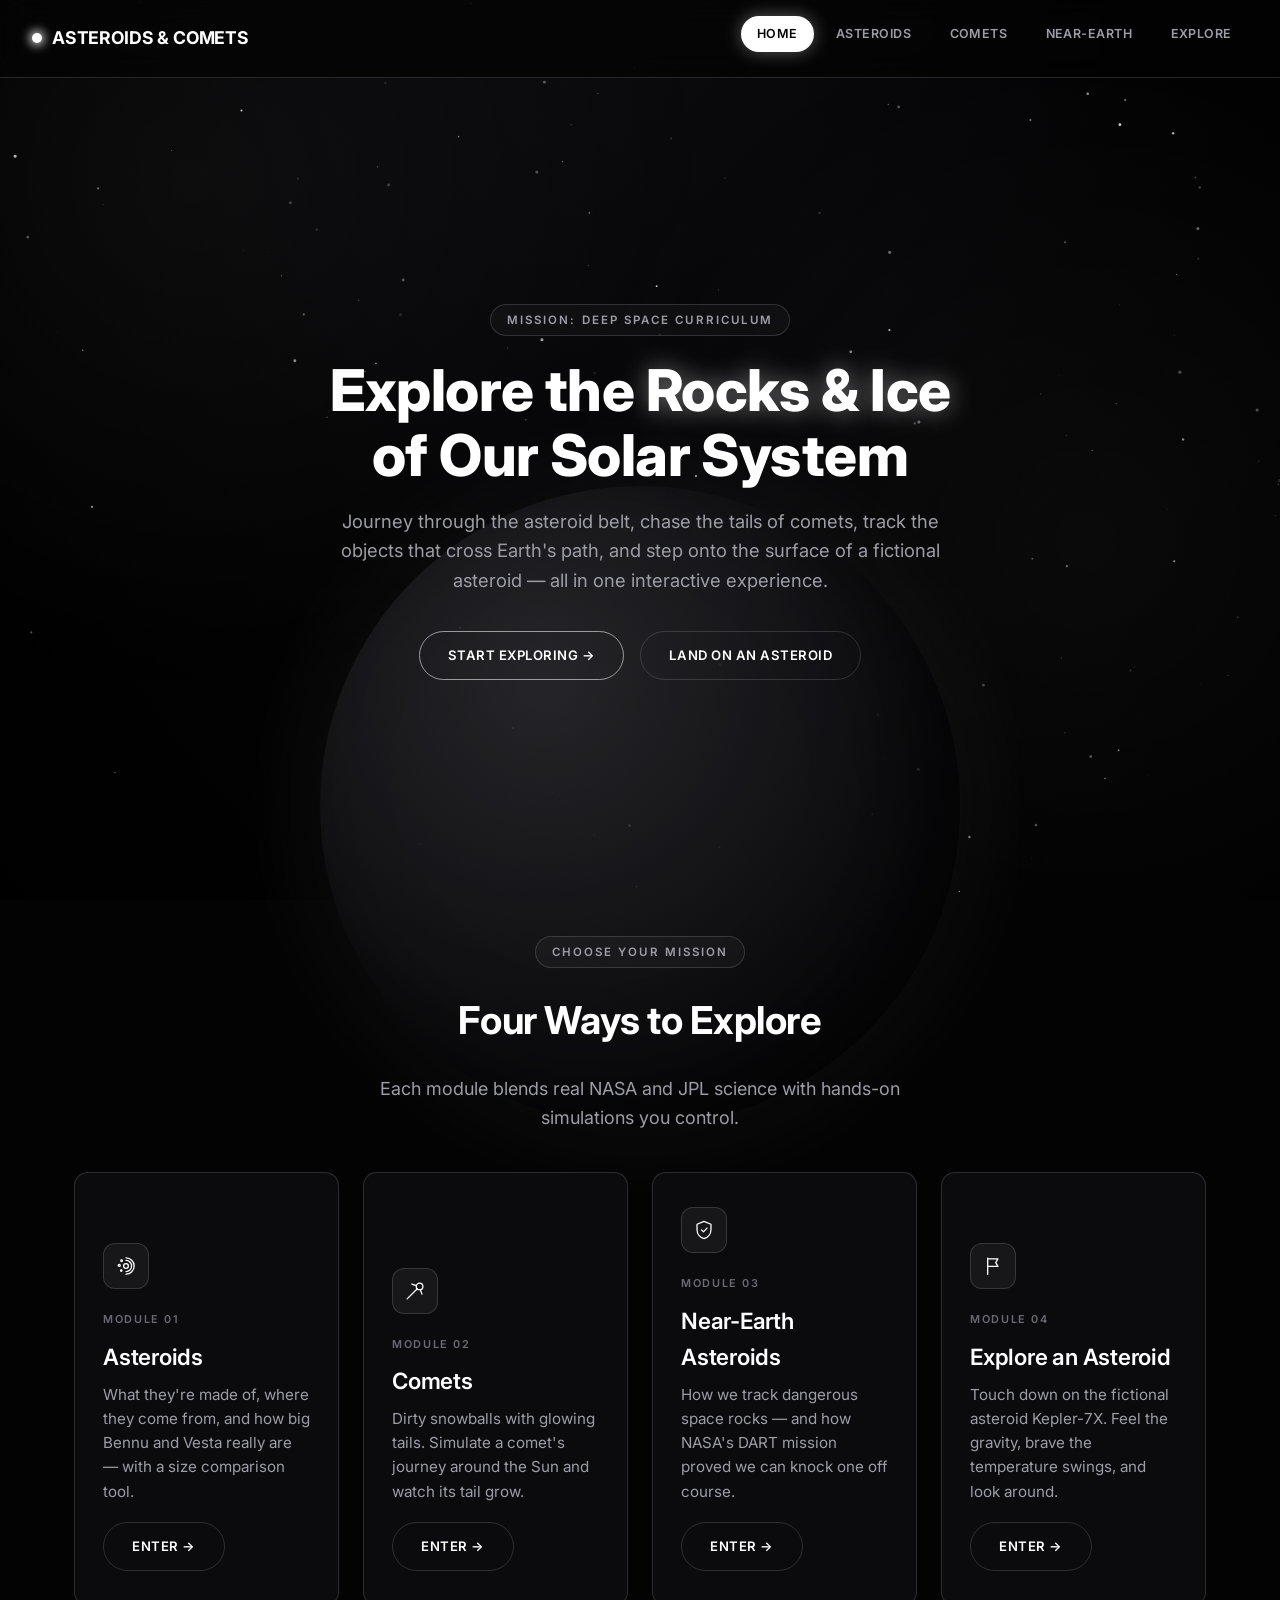
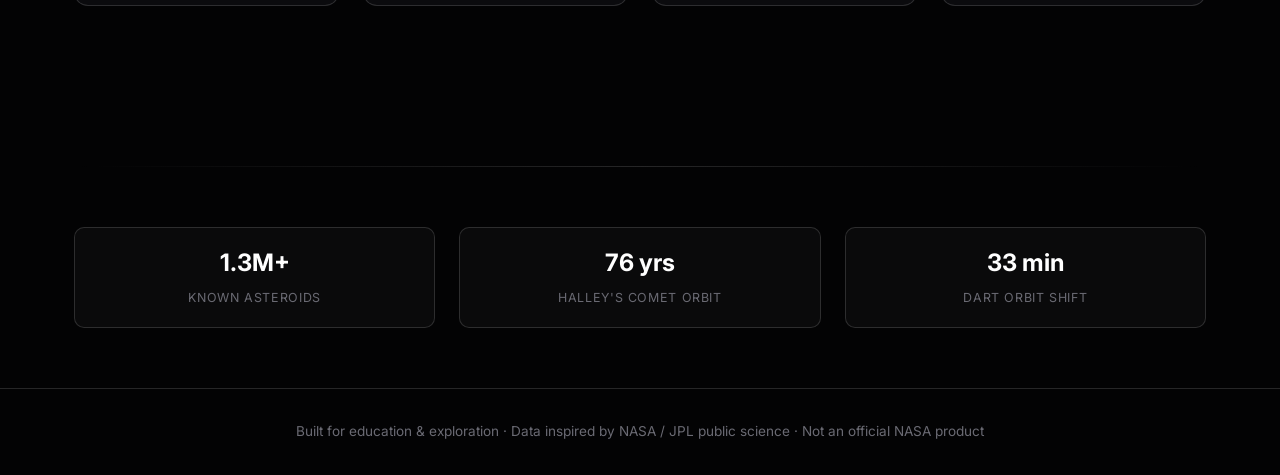
==== index.html @ 19e5eb54 "Build interactive Asteroids & Comets educational site A five-page static site (plain HTML/CSS/JS, no" ====
<!DOCTYPE html>
<html lang="en">
<head>
<meta charset="UTF-8">
<meta name="viewport" content="width=device-width, initial-scale=1.0">
<title>Asteroids &amp; Comets | A Space Exploration Journey</title>
<meta name="description" content="An immersive, interactive journey through asteroids, comets, near-Earth objects, and planetary defense.">
<link rel="preconnect" href="https://fonts.googleapis.com">
<link href="https://fonts.googleapis.com/css2?family=Inter:wght@400;500;600;700;800;900&display=swap" rel="stylesheet">
<link rel="stylesheet" href="css/style.css">
</head>
<body>

<canvas id="starfield"></canvas>
<div class="nebula-glow"></div>

<nav class="site-nav">
  <a href="index.html" class="nav-logo"><span class="dot"></span> ASTEROIDS &amp; COMETS</a>
  <button class="nav-toggle" aria-label="Toggle navigation"><span></span></button>
  <ul class="nav-links">
    <li><a href="index.html">Home</a></li>
    <li><a href="asteroids.html">Asteroids</a></li>
    <li><a href="comets.html">Comets</a></li>
    <li><a href="near-earth.html">Near-Earth</a></li>
    <li><a href="explore.html">Explore</a></li>
  </ul>
</nav>

<header class="hero">
  <div class="hero-planet" aria-hidden="true"></div>
  <span class="eyebrow">Mission: Deep Space Curriculum</span>
  <h1>Explore the <span class="glow-text">Rocks &amp; Ice</span><br>of Our Solar System</h1>
  <p class="lead">Journey through the asteroid belt, chase the tails of comets, track the objects that cross Earth's path, and step onto the surface of a fictional asteroid — all in one interactive experience.</p>
  <div class="hero-actions">
    <a href="asteroids.html" class="btn btn-primary">Start Exploring →</a>
    <a href="explore.html" class="btn btn-outline">Land on an Asteroid</a>
  </div>
</header>

<section class="container explore-cards">
  <div class="grid-2" style="margin-bottom: 40px; grid-template-columns: 1fr;">
    <div class="text-center fade-up">
      <span class="eyebrow">Choose Your Mission</span>
      <h2>Four Ways to Explore</h2>
      <p style="max-width:600px;margin:0 auto;">Each module blends real NASA and JPL science with hands-on simulations you control.</p>
    </div>
  </div>

  <div class="grid-4">
    <a href="asteroids.html" class="explore-card fade-up">
      <div class="card-icon" data-icon="asteroidBelt"></div>
      <span class="tag">Module 01</span>
      <h3>Asteroids</h3>
      <p>What they're made of, where they come from, and how big Bennu and Vesta really are — with a size comparison tool.</p>
      <span class="btn btn-outline" style="align-self:flex-start;">Enter →</span>
    </a>

    <a href="comets.html" class="explore-card fade-up">
      <div class="card-icon" data-icon="comet"></div>
      <span class="tag">Module 02</span>
      <h3>Comets</h3>
      <p>Dirty snowballs with glowing tails. Simulate a comet's journey around the Sun and watch its tail grow.</p>
      <span class="btn btn-outline" style="align-self:flex-start;">Enter →</span>
    </a>

    <a href="near-earth.html" class="explore-card fade-up">
      <div class="card-icon" data-icon="shield"></div>
      <span class="tag">Module 03</span>
      <h3>Near-Earth Asteroids</h3>
      <p>How we track dangerous space rocks — and how NASA's DART mission proved we can knock one off course.</p>
      <span class="btn btn-outline" style="align-self:flex-start;">Enter →</span>
    </a>

    <a href="explore.html" class="explore-card fade-up">
      <div class="card-icon" data-icon="flag"></div>
      <span class="tag">Module 04</span>
      <h3>Explore an Asteroid</h3>
      <p>Touch down on the fictional asteroid Kepler-7X. Feel the gravity, brave the temperature swings, and look around.</p>
      <span class="btn btn-outline" style="align-self:flex-start;">Enter →</span>
    </a>
  </div>
</section>

<div class="container">
  <div class="divider"></div>
  <div class="grid-3 text-center" style="margin-bottom:60px;">
    <div class="fade-up">
      <div class="stat"><span class="num">1.3M+</span><span class="label">Known Asteroids</span></div>
    </div>
    <div class="fade-up">
      <div class="stat"><span class="num">76 yrs</span><span class="label">Halley's Comet Orbit</span></div>
    </div>
    <div class="fade-up">
      <div class="stat"><span class="num">33 min</span><span class="label">DART Orbit Shift</span></div>
    </div>
  </div>
</div>

<footer class="site-footer">
  <div class="container">
    Built for education &amp; exploration · Data inspired by NASA / JPL public science · Not an official NASA product
  </div>
</footer>

<script src="js/icons.js"></script>
<script src="js/stars.js"></script>
<script src="js/main.js"></script>
</body>
</html>
---- css/style.css ----
/* =========================================================
   Asteroids & Comets — Space Exploration Site
   Shared stylesheet — monochrome / Inter
   ========================================================= */

:root {
  --black: #000000;
  --bg-void: #030304;
  --bg-panel: #0b0b0e;
  --bg-panel-light: #16161a;

  --white: #ffffff;
  --gray-100: #e7e7ea;
  --gray-200: #c7c7cf;
  --gray-300: #9d9da6;
  --gray-500: #6a6a73;
  --gray-700: #38383f;

  --border: rgba(255, 255, 255, 0.14);
  --border-strong: rgba(255, 255, 255, 0.4);
  --glow: rgba(255, 255, 255, 0.35);
  --glow-soft: rgba(255, 255, 255, 0.14);

  --text-primary: var(--white);
  --text-secondary: var(--gray-300);
  --text-dim: var(--gray-500);

  --font-display: 'Inter', sans-serif;
  --font-body: 'Inter', sans-serif;

  --radius: 14px;
  --max-width: 1180px;
}

* { box-sizing: border-box; }

html {
  scroll-behavior: smooth;
}

body {
  margin: 0;
  background: var(--bg-void);
  color: var(--text-primary);
  font-family: var(--font-body);
  font-size: 18px;
  line-height: 1.6;
  overflow-x: hidden;
  min-height: 100vh;
}

h1, h2, h3, h4 {
  font-family: var(--font-display);
  font-weight: 700;
  letter-spacing: -0.01em;
  margin: 0 0 0.6em;
  color: var(--text-primary);
}

h1 { font-size: clamp(2.2rem, 5vw, 3.6rem); line-height: 1.12; font-weight: 800; }
h2 { font-size: clamp(1.7rem, 3.4vw, 2.4rem); font-weight: 700; }
h3 { font-size: clamp(1.15rem, 2.2vw, 1.4rem); font-weight: 600; }

p { color: var(--text-secondary); margin: 0 0 1em; }

a { color: var(--text-primary); text-decoration: none; }

ul { padding-left: 1.2em; color: var(--text-secondary); }
li { margin-bottom: 0.5em; }

strong { color: var(--text-primary); font-weight: 700; }

.container {
  max-width: var(--max-width);
  margin: 0 auto;
  padding: 0 24px;
  position: relative;
  z-index: 2;
}

/* -------------------- Starfield canvas -------------------- */
#starfield {
  position: fixed;
  inset: 0;
  width: 100%;
  height: 100%;
  z-index: 0;
  background: radial-gradient(ellipse at 50% -10%, #0c0c0f 0%, #030304 55%, #000000 100%);
}

.nebula-glow {
  position: fixed;
  inset: 0;
  z-index: 0;
  pointer-events: none;
  background:
    radial-gradient(circle at 15% 20%, rgba(255, 255, 255, 0.045), transparent 40%),
    radial-gradient(circle at 85% 60%, rgba(255, 255, 255, 0.035), transparent 45%);
}

/* -------------------- Navigation -------------------- */
.site-nav {
  position: sticky;
  top: 0;
  z-index: 100;
  display: flex;
  align-items: center;
  justify-content: space-between;
  padding: 16px 32px;
  background: rgba(3, 3, 4, 0.7);
  backdrop-filter: blur(14px);
  -webkit-backdrop-filter: blur(14px);
  border-bottom: 1px solid var(--border);
}

.nav-logo {
  font-family: var(--font-display);
  font-size: 1.1rem;
  font-weight: 700;
  color: var(--text-primary);
  display: flex;
  align-items: center;
  gap: 10px;
  letter-spacing: -0.01em;
}

.nav-logo .dot {
  width: 10px;
  height: 10px;
  border-radius: 50%;
  background: var(--white);
  box-shadow: 0 0 10px 3px rgba(255, 255, 255, 0.7);
  flex-shrink: 0;
}

.nav-links {
  display: flex;
  gap: 6px;
  list-style: none;
  margin: 0;
  padding: 0;
}

.nav-links a {
  display: inline-block;
  padding: 8px 16px;
  border-radius: 999px;
  color: var(--text-secondary);
  font-family: var(--font-display);
  font-size: 0.78rem;
  font-weight: 600;
  letter-spacing: 0.04em;
  text-transform: uppercase;
  transition: color 0.25s ease, background 0.25s ease, box-shadow 0.25s ease;
}

.nav-links a:hover {
  color: var(--text-primary);
  background: rgba(255, 255, 255, 0.06);
}

.nav-links a.active {
  color: var(--black);
  background: var(--white);
  box-shadow: 0 0 18px rgba(255, 255, 255, 0.35);
}

.nav-toggle {
  display: none;
  background: none;
  border: 1px solid var(--border);
  border-radius: 8px;
  width: 42px;
  height: 38px;
  cursor: pointer;
  position: relative;
}
.nav-toggle span, .nav-toggle::before, .nav-toggle::after {
  content: '';
  position: absolute;
  left: 9px;
  right: 9px;
  height: 2px;
  background: var(--text-primary);
  transition: transform 0.2s ease, opacity 0.2s ease;
}
.nav-toggle::before { top: 12px; }
.nav-toggle span { top: 18px; }
.nav-toggle::after { top: 24px; }

@media (max-width: 820px) {
  .nav-toggle { display: block; }
  .nav-links {
    position: absolute;
    top: 100%;
    left: 0;
    right: 0;
    flex-direction: column;
    background: rgba(3, 3, 4, 0.98);
    border-bottom: 1px solid var(--border);
    padding: 10px 20px 20px;
    display: none;
    gap: 4px;
  }
  .nav-links.open { display: flex; }
  .nav-links a { display: block; }
}

/* -------------------- Buttons -------------------- */
.btn {
  display: inline-flex;
  align-items: center;
  gap: 8px;
  padding: 13px 28px;
  border-radius: 999px;
  font-family: var(--font-display);
  font-size: 0.82rem;
  font-weight: 600;
  letter-spacing: 0.04em;
  text-transform: uppercase;
  cursor: pointer;
  background: transparent;
  border: 1px solid var(--border-strong);
  color: var(--text-primary);
  transition: transform 0.2s ease, box-shadow 0.2s ease, background 0.2s ease, border-color 0.2s ease;
}

.btn-primary {
  border-color: rgba(255, 255, 255, 0.55);
}
.btn-primary:hover {
  transform: translateY(-2px);
  background: rgba(255, 255, 255, 0.08);
  box-shadow: 0 6px 30px rgba(255, 255, 255, 0.25);
  border-color: var(--white);
}

.btn-outline {
  border-color: var(--border);
}
.btn-outline:hover {
  transform: translateY(-2px);
  background: rgba(255, 255, 255, 0.05);
  border-color: var(--border-strong);
  box-shadow: 0 6px 24px rgba(255, 255, 255, 0.12);
}

/* -------------------- Layout helpers -------------------- */
.page-hero {
  padding-top: 90px;
  padding-bottom: 60px;
  text-align: center;
}

.eyebrow {
  display: inline-block;
  font-family: var(--font-display);
  font-size: 0.72rem;
  font-weight: 600;
  letter-spacing: 0.18em;
  text-transform: uppercase;
  color: var(--text-secondary);
  padding: 6px 16px;
  border: 1px solid var(--border);
  border-radius: 999px;
  background: rgba(255, 255, 255, 0.03);
  margin-bottom: 22px;
}

.section {
  padding-top: 70px;
  padding-bottom: 70px;
  position: relative;
}

.section-alt {
  background: linear-gradient(180deg, transparent, rgba(255, 255, 255, 0.02), transparent);
}

.grid-2 {
  display: grid;
  grid-template-columns: 1.1fr 0.9fr;
  gap: 48px;
  align-items: center;
}

.grid-3 {
  display: grid;
  grid-template-columns: repeat(3, 1fr);
  gap: 24px;
}

.grid-4 {
  display: grid;
  grid-template-columns: repeat(4, 1fr);
  gap: 24px;
}

@media (max-width: 1100px) {
  .grid-4 { grid-template-columns: repeat(2, 1fr); }
}

@media (max-width: 900px) {
  .grid-2, .grid-3 { grid-template-columns: 1fr; }
}

@media (max-width: 600px) {
  .grid-4 { grid-template-columns: 1fr; }
}

.panel {
  background: linear-gradient(180deg, var(--bg-panel-light), var(--bg-panel));
  border: 1px solid var(--border);
  border-radius: var(--radius);
  padding: 32px;
  position: relative;
  overflow: hidden;
}

.panel::before {
  content: '';
  position: absolute;
  top: -40%;
  right: -20%;
  width: 60%;
  height: 140%;
  background: radial-gradient(circle, rgba(255, 255, 255, 0.05), transparent 65%);
  pointer-events: none;
}

.card {
  background: var(--bg-panel);
  border: 1px solid var(--border);
  border-radius: var(--radius);
  padding: 26px;
  transition: transform 0.25s ease, border-color 0.25s ease, box-shadow 0.25s ease;
}
.card:hover {
  transform: translateY(-4px);
  border-color: var(--border-strong);
  box-shadow: 0 16px 44px rgba(255, 255, 255, 0.08);
}

.card-icon {
  width: 46px;
  height: 46px;
  border-radius: 12px;
  display: flex;
  align-items: center;
  justify-content: center;
  margin-bottom: 16px;
  background: rgba(255, 255, 255, 0.05);
  border: 1px solid var(--border);
  color: var(--text-primary);
}
.card-icon svg { width: 22px; height: 22px; }

.stat-row {
  display: flex;
  flex-wrap: wrap;
  gap: 18px;
  margin: 28px 0;
}

.stat {
  flex: 1 1 140px;
  background: rgba(255, 255, 255, 0.03);
  border: 1px solid var(--border);
  border-radius: 10px;
  padding: 16px 18px;
}

.stat .num {
  font-family: var(--font-display);
  font-weight: 700;
  font-size: 1.5rem;
  color: var(--text-primary);
  display: block;
}
.stat .label {
  font-size: 0.78rem;
  color: var(--text-dim);
  text-transform: uppercase;
  letter-spacing: 0.05em;
}

.glow-text {
  color: var(--white);
  text-shadow: 0 0 26px rgba(255, 255, 255, 0.45);
}

.divider {
  height: 1px;
  background: linear-gradient(90deg, transparent, var(--border), transparent);
  margin: 60px 0;
}

/* -------------------- Home hero -------------------- */
.hero {
  min-height: 92vh;
  display: flex;
  flex-direction: column;
  align-items: center;
  justify-content: center;
  text-align: center;
  padding: 60px 24px;
  position: relative;
}

.hero-planet {
  position: absolute;
  bottom: -220px;
  left: 50%;
  transform: translateX(-50%);
  width: 640px;
  height: 640px;
  border-radius: 50%;
  background: radial-gradient(circle at 35% 30%, #2c2c31, #101013 60%, #030304 100%);
  box-shadow: 0 0 140px rgba(255, 255, 255, 0.08), inset -40px -30px 90px rgba(0, 0, 0, 0.6);
  opacity: 0.85;
  z-index: 1;
}

.hero h1 { position: relative; z-index: 2; margin-bottom: 20px; }
.hero p.lead {
  position: relative;
  z-index: 2;
  max-width: 640px;
  font-size: 1.15rem;
  margin: 0 auto 36px;
}
.hero-actions {
  position: relative;
  z-index: 2;
  display: flex;
  gap: 16px;
  flex-wrap: wrap;
  justify-content: center;
}

/* -------------------- Section nav cards (home) -------------------- */
.explore-cards {
  padding-top: 30px;
  padding-bottom: 100px;
}

.explore-card {
  position: relative;
  border-radius: var(--radius);
  padding: 34px 28px;
  overflow: hidden;
  border: 1px solid var(--border);
  background: var(--bg-panel);
  min-height: 260px;
  display: flex;
  flex-direction: column;
  justify-content: flex-end;
  transition: transform 0.3s ease, box-shadow 0.3s ease, border-color 0.3s ease;
}
.explore-card:hover {
  transform: translateY(-6px);
  border-color: var(--border-strong);
  box-shadow: 0 20px 60px rgba(255, 255, 255, 0.1);
}

.explore-card .card-icon { margin-bottom: 22px; }

.explore-card .tag {
  font-family: var(--font-display);
  font-size: 0.68rem;
  font-weight: 600;
  letter-spacing: 0.15em;
  text-transform: uppercase;
  color: var(--text-dim);
  margin-bottom: 10px;
}

.explore-card h3 { margin-bottom: 8px; }
.explore-card p { font-size: 0.95rem; margin-bottom: 18px; }

/* -------------------- Footer -------------------- */
.site-footer {
  border-top: 1px solid var(--border);
  padding: 32px 0;
  text-align: center;
  color: var(--text-dim);
  font-size: 0.85rem;
  position: relative;
  z-index: 2;
}

/* -------------------- Decorative rock / asteroid shapes -------------------- */
.rock {
  border-radius: 42% 58% 63% 37% / 41% 43% 57% 59%;
  background: linear-gradient(135deg, #6b6b70, #333338 60%, #1a1a1d);
  box-shadow: inset -14px -14px 30px rgba(0, 0, 0, 0.6), inset 8px 8px 18px rgba(255, 255, 255, 0.05);
  position: relative;
}
.rock::after {
  content: '';
  position: absolute;
  inset: 0;
  border-radius: inherit;
  background-image:
    radial-gradient(circle at 30% 35%, rgba(0,0,0,0.4) 0 8%, transparent 9%),
    radial-gradient(circle at 65% 55%, rgba(0,0,0,0.35) 0 6%, transparent 7%),
    radial-gradient(circle at 45% 75%, rgba(0,0,0,0.32) 0 5%, transparent 6%),
    radial-gradient(circle at 75% 25%, rgba(0,0,0,0.3) 0 4%, transparent 5%);
}

/* -------------------- Scrollbar -------------------- */
::-webkit-scrollbar { width: 10px; }
::-webkit-scrollbar-track { background: var(--bg-void); }
::-webkit-scrollbar-thumb { background: var(--gray-700); border-radius: 6px; }
::-webkit-scrollbar-thumb:hover { background: var(--gray-500); }

/* -------------------- Utility -------------------- */
.text-center { text-align: center; }
.mt-0 { margin-top: 0; }
.mb-0 { margin-bottom: 0; }
.fade-up {
  opacity: 0;
  transform: translateY(24px);
  transition: opacity 0.7s ease, transform 0.7s ease;
}
.fade-up.visible {
  opacity: 1;
  transform: translateY(0);
}

/* -------------------- Inline diagram wrapper -------------------- */
.diagram {
  width: 100%;
  height: auto;
  display: block;
}
.diagram-caption {
  text-align: center;
  color: var(--text-dim);
  font-size: 0.85rem;
  margin-top: 14px;
}

/* =========================================================
   Interactive: Asteroid Size Comparison Tool
   ========================================================= */
.tool-panel {
  background: linear-gradient(180deg, var(--bg-panel-light), var(--bg-panel));
  border: 1px solid var(--border);
  border-radius: var(--radius);
  padding: 40px;
}

.tool-presets {
  display: flex;
  flex-wrap: wrap;
  gap: 10px;
  margin: 18px 0 34px;
}

.preset-btn {
  background: transparent;
  border: 1px solid var(--border);
  color: var(--text-secondary);
  font-family: var(--font-body);
  font-weight: 600;
  font-size: 0.88rem;
  padding: 9px 16px;
  border-radius: 999px;
  cursor: pointer;
  transition: all 0.2s ease;
}
.preset-btn:hover { border-color: var(--border-strong); color: var(--text-primary); }
.preset-btn.active {
  background: var(--white);
  color: var(--black);
  border-color: var(--white);
  box-shadow: 0 0 18px rgba(255, 255, 255, 0.3);
}

.size-readout {
  font-family: var(--font-display);
  font-weight: 800;
  font-size: clamp(2rem, 5vw, 3rem);
  color: var(--text-primary);
  text-shadow: 0 0 24px rgba(255, 255, 255, 0.3);
  margin-bottom: 4px;
}

.range-slider {
  width: 100%;
  appearance: none;
  -webkit-appearance: none;
  height: 4px;
  border-radius: 999px;
  background: rgba(255, 255, 255, 0.18);
  margin: 22px 0 46px;
  cursor: pointer;
}
.range-slider::-webkit-slider-thumb {
  appearance: none;
  -webkit-appearance: none;
  width: 20px;
  height: 20px;
  border-radius: 50%;
  background: var(--white);
  border: none;
  box-shadow: 0 0 16px rgba(255, 255, 255, 0.7);
  cursor: grab;
}
.range-slider::-moz-range-thumb {
  width: 20px;
  height: 20px;
  border-radius: 50%;
  background: var(--white);
  border: none;
  box-shadow: 0 0 16px rgba(255, 255, 255, 0.7);
  cursor: grab;
}

.scale-track-wrap {
  position: relative;
  padding-top: 60px;
  padding-bottom: 40px;
  margin-top: 10px;
}

.scale-track {
  position: relative;
  height: 2px;
  border-radius: 999px;
  background: rgba(255, 255, 255, 0.18);
}

.scale-marker {
  position: absolute;
  top: 50%;
  transform: translate(-50%, -50%);
  transition: left 0.25s ease;
  z-index: 3;
}
.scale-marker .rock-icon {
  width: 24px;
  height: 24px;
  margin: 0 auto 6px;
  box-shadow: 0 0 16px rgba(255, 255, 255, 0.35);
}
.scale-marker .marker-label {
  position: absolute;
  bottom: 34px;
  left: 50%;
  transform: translateX(-50%);
  white-space: nowrap;
  font-family: var(--font-display);
  font-size: 0.72rem;
  font-weight: 600;
  color: var(--text-primary);
  background: rgba(3, 3, 4, 0.9);
  padding: 3px 9px;
  border-radius: 6px;
  border: 1px solid var(--border-strong);
}

.scale-tick {
  position: absolute;
  top: 0;
  transform: translateX(-50%);
  width: 1px;
  height: 14px;
  background: var(--gray-700);
}
.scale-tick .tick-label {
  position: absolute;
  top: 20px;
  left: 50%;
  transform: translateX(-50%);
  font-size: 0.7rem;
  color: var(--text-dim);
  white-space: nowrap;
  text-align: center;
  line-height: 1.3;
}
.scale-tick.tick-row-2 .tick-label { top: 54px; }

.tool-description {
  margin-top: 60px;
  padding: 20px 24px;
  background: rgba(255, 255, 255, 0.03);
  border: 1px solid var(--border);
  border-radius: 10px;
  font-family: var(--font-body);
  font-size: 1.05rem;
  color: var(--text-primary);
}
.tool-description strong { color: var(--white); }

/* =========================================================
   Interactive: Comet Simulator
   ========================================================= */
.comet-stage {
  position: relative;
  width: 100%;
  height: 320px;
  border-radius: var(--radius);
  overflow: hidden;
  background: var(--bg-panel);
  border: 1px solid var(--border);
  margin: 30px 0;
}

.sun {
  position: absolute;
  left: -60px;
  top: 50%;
  transform: translateY(-50%);
  width: 160px;
  height: 160px;
  border-radius: 50%;
  background: radial-gradient(circle at 40% 40%, #ffffff, #d8d8dc 45%, #6a6a70 78%, transparent 100%);
  box-shadow: 0 0 90px 40px rgba(255, 255, 255, 0.18);
}

.comet-body {
  position: absolute;
  top: 50%;
  transform: translate(-50%, -50%);
  z-index: 4;
}

.comet-coma {
  position: absolute;
  top: 50%;
  left: 50%;
  border-radius: 50%;
  transform: translate(-50%, -50%);
  background: radial-gradient(circle, rgba(255, 255, 255, 0.9), rgba(255, 255, 255, 0.2) 55%, transparent 75%);
  z-index: 2;
  pointer-events: none;
}

.comet-nucleus {
  width: 16px;
  height: 16px;
  border-radius: 50%;
  background: radial-gradient(circle at 35% 35%, #f2f2f4, #9d9da6 55%, #4a4a50);
  box-shadow: 0 0 10px rgba(255, 255, 255, 0.6);
  position: relative;
  z-index: 3;
}

.comet-tail {
  position: absolute;
  top: 50%;
  left: 50%;
  transform-origin: left center;
  transform: translateY(-50%);
  z-index: 1;
  pointer-events: none;
}

.tail-ion {
  height: 3px;
  background: linear-gradient(90deg, rgba(255, 255, 255, 0.95), rgba(255, 255, 255, 0));
  border-radius: 4px;
}

.tail-dust {
  height: 46px;
  background: linear-gradient(90deg, rgba(230, 230, 233, 0.65), rgba(230, 230, 233, 0));
  clip-path: polygon(0% 46%, 0% 54%, 100% 100%, 100% 0%);
  transform-origin: left center;
}

.distance-readout {
  font-family: var(--font-display);
  font-weight: 800;
  font-size: clamp(1.8rem, 4vw, 2.6rem);
  color: var(--text-primary);
  text-shadow: 0 0 20px rgba(255, 255, 255, 0.3);
}

.comet-caption {
  text-align: center;
  color: var(--text-dim);
  font-size: 0.85rem;
  margin-top: 8px;
}

/* =========================================================
   Near-Earth Asteroids: timeline + Torino scale
   ========================================================= */
.timeline {
  position: relative;
  padding-left: 34px;
  margin: 30px 0;
}
.timeline::before {
  content: '';
  position: absolute;
  left: 9px;
  top: 6px;
  bottom: 6px;
  width: 2px;
  background: linear-gradient(180deg, var(--white), var(--gray-700));
}
.timeline-item {
  position: relative;
  padding-bottom: 34px;
}
.timeline-item:last-child { padding-bottom: 0; }
.timeline-item::before {
  content: '';
  position: absolute;
  left: -34px;
  top: 4px;
  width: 18px;
  height: 18px;
  border-radius: 50%;
  background: var(--bg-void);
  border: 2px solid var(--white);
  box-shadow: 0 0 12px rgba(255, 255, 255, 0.4);
}
.timeline-item .tl-date {
  font-family: var(--font-display);
  font-size: 0.78rem;
  font-weight: 600;
  letter-spacing: 0.06em;
  color: var(--text-dim);
  text-transform: uppercase;
  margin-bottom: 4px;
  display: block;
}
.timeline-item h4 {
  font-family: var(--font-display);
  margin: 0 0 6px;
  font-size: 1.05rem;
  font-weight: 700;
}
.timeline-item p { margin: 0; }

.torino-scale {
  display: flex;
  border-radius: 10px;
  overflow: hidden;
  height: 40px;
  margin: 20px 0 12px;
  border: 1px solid var(--border);
}
.torino-scale span {
  flex: 1;
  display: flex;
  align-items: center;
  justify-content: center;
  font-family: var(--font-display);
  font-size: 0.75rem;
  font-weight: 700;
}
.torino-legend {
  display: flex;
  justify-content: space-between;
  font-size: 0.78rem;
  color: var(--text-dim);
}

/* =========================================================
   Explore an Asteroid: interactive hotspot experience
   ========================================================= */
.daynight-toggle {
  display: inline-flex;
  border: 1px solid var(--border);
  border-radius: 999px;
  padding: 4px;
  gap: 4px;
  margin-bottom: 30px;
}
.daynight-toggle button {
  display: inline-flex;
  align-items: center;
  gap: 8px;
  border: none;
  background: transparent;
  color: var(--text-secondary);
  font-family: var(--font-display);
  font-size: 0.78rem;
  font-weight: 600;
  letter-spacing: 0.05em;
  text-transform: uppercase;
  padding: 9px 20px;
  border-radius: 999px;
  cursor: pointer;
  transition: all 0.25s ease;
}
.daynight-toggle button svg { width: 16px; height: 16px; }
.daynight-toggle button.active {
  background: var(--white);
  color: var(--black);
  box-shadow: 0 0 16px rgba(255, 255, 255, 0.35);
}

.explore-layout {
  display: grid;
  grid-template-columns: 1fr 1.05fr;
  gap: 40px;
  align-items: center;
}
@media (max-width: 900px) {
  .explore-layout { grid-template-columns: 1fr; }
}

.explore-stage {
  position: relative;
  height: 460px;
  border-radius: var(--radius);
  border: 1px solid var(--border);
  display: flex;
  align-items: center;
  justify-content: center;
  overflow: hidden;
  transition: background 0.6s ease;
}
.explore-stage.day {
  background: radial-gradient(circle at 30% 20%, rgba(255, 255, 255, 0.08), transparent 55%), var(--bg-panel);
}
.explore-stage.night {
  background: radial-gradient(circle at 70% 80%, rgba(255, 255, 255, 0.02), transparent 55%), #020203;
}

.asteroid-3d {
  width: 260px;
  height: 220px;
  position: relative;
  animation: driftRotate 22s linear infinite;
  transition: filter 0.6s ease;
}
.explore-stage.night .asteroid-3d { filter: brightness(0.4); }

@keyframes driftRotate {
  0% { transform: rotate(-4deg) rotateY(0deg); }
  50% { transform: rotate(4deg) rotateY(8deg); }
  100% { transform: rotate(-4deg) rotateY(0deg); }
}

.hotspot {
  position: absolute;
  width: 34px;
  height: 34px;
  border-radius: 50%;
  border: 1px solid var(--border-strong);
  background: rgba(3, 3, 4, 0.75);
  color: var(--text-primary);
  display: flex;
  align-items: center;
  justify-content: center;
  cursor: pointer;
  transform: translate(-50%, -50%);
  animation: hotspotPulse 2.4s ease-in-out infinite;
  transition: background 0.2s ease, transform 0.2s ease, color 0.2s ease;
  z-index: 5;
}
.hotspot svg { width: 16px; height: 16px; }
.hotspot:hover { transform: translate(-50%, -50%) scale(1.1); }
.hotspot.active {
  background: var(--white);
  color: var(--black);
}
@keyframes hotspotPulse {
  0%, 100% { box-shadow: 0 0 0 0 rgba(255, 255, 255, 0.35); }
  50% { box-shadow: 0 0 0 10px rgba(255, 255, 255, 0); }
}

.info-card-title {
  display: flex;
  align-items: center;
  gap: 12px;
  margin-bottom: 14px;
}
.info-card-title .icon-badge {
  width: 42px;
  height: 42px;
  border-radius: 12px;
  background: rgba(255, 255, 255, 0.05);
  border: 1px solid var(--border);
  display: flex;
  align-items: center;
  justify-content: center;
  flex-shrink: 0;
  color: var(--text-primary);
}
.info-card-title .icon-badge svg { width: 22px; height: 22px; }
.info-card-title h3 { margin: 0; }
#exploreBody { color: var(--text-primary); font-size: 1.05rem; }
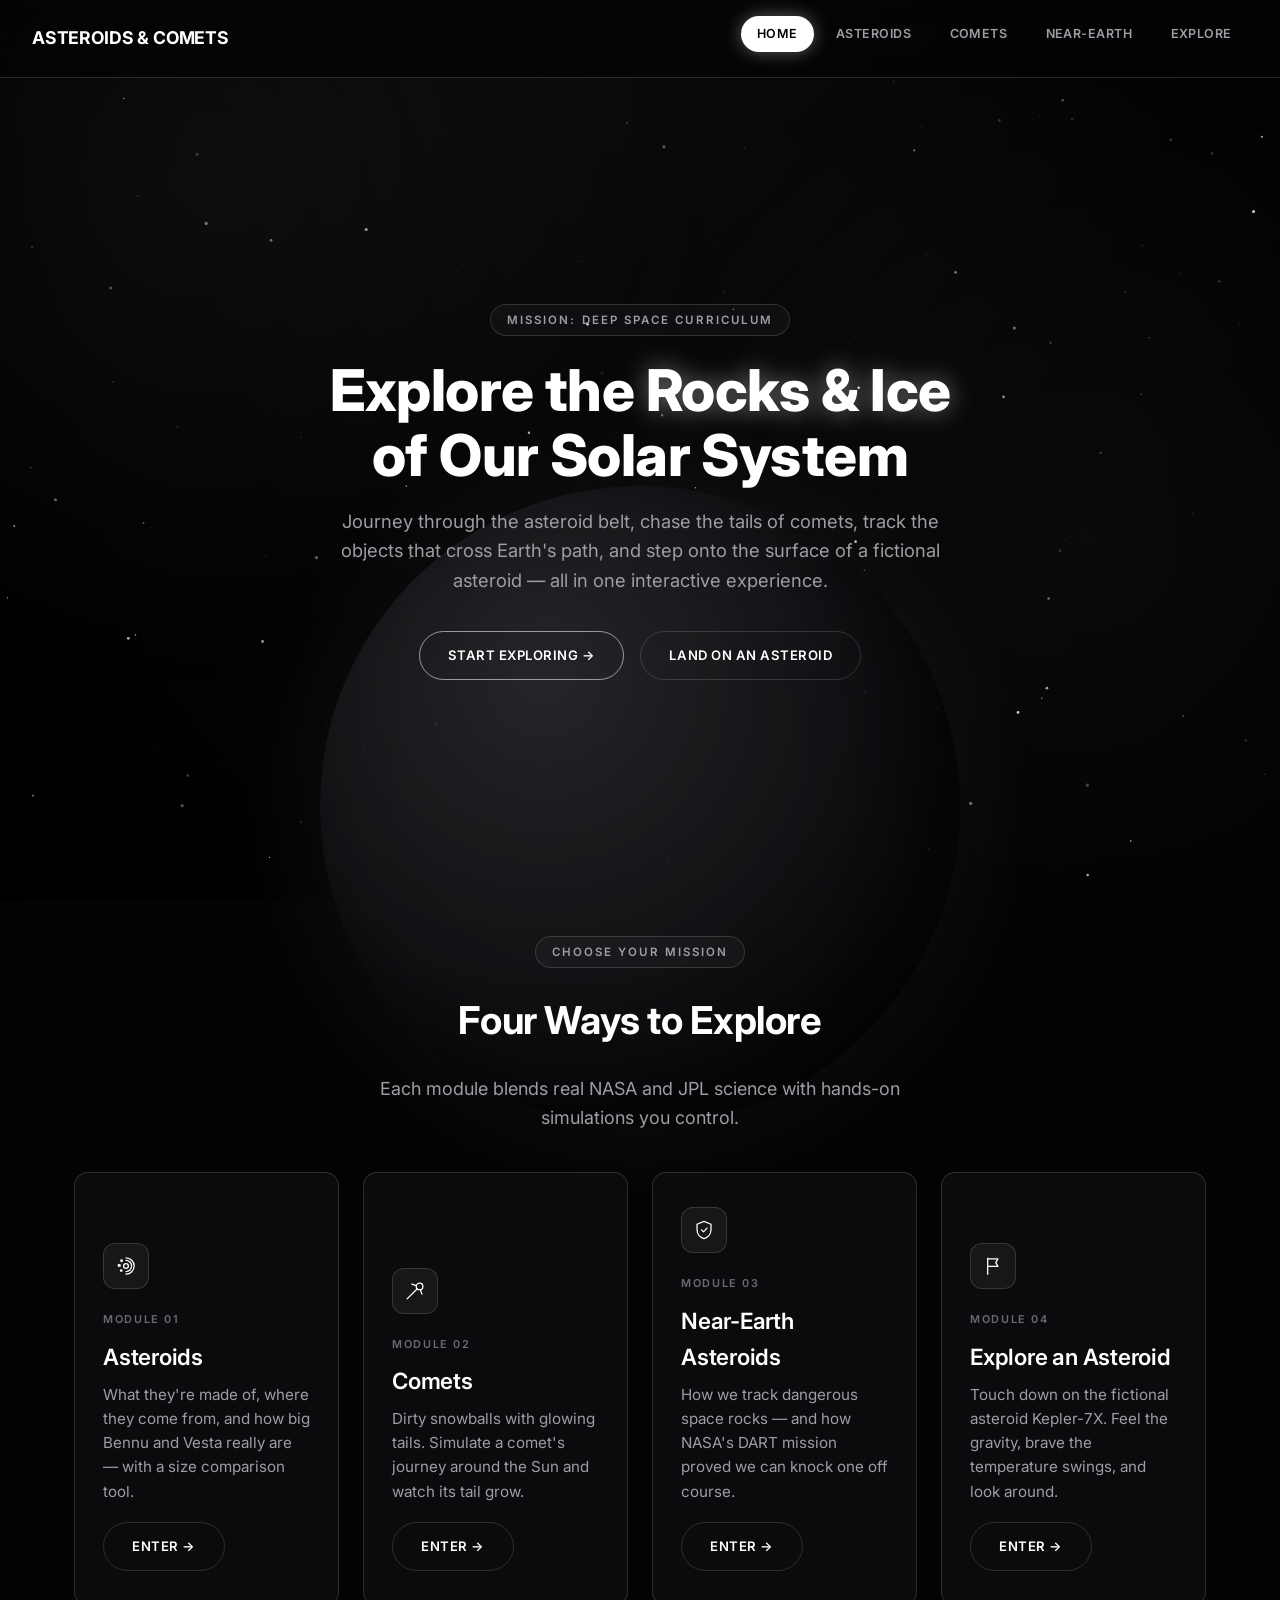
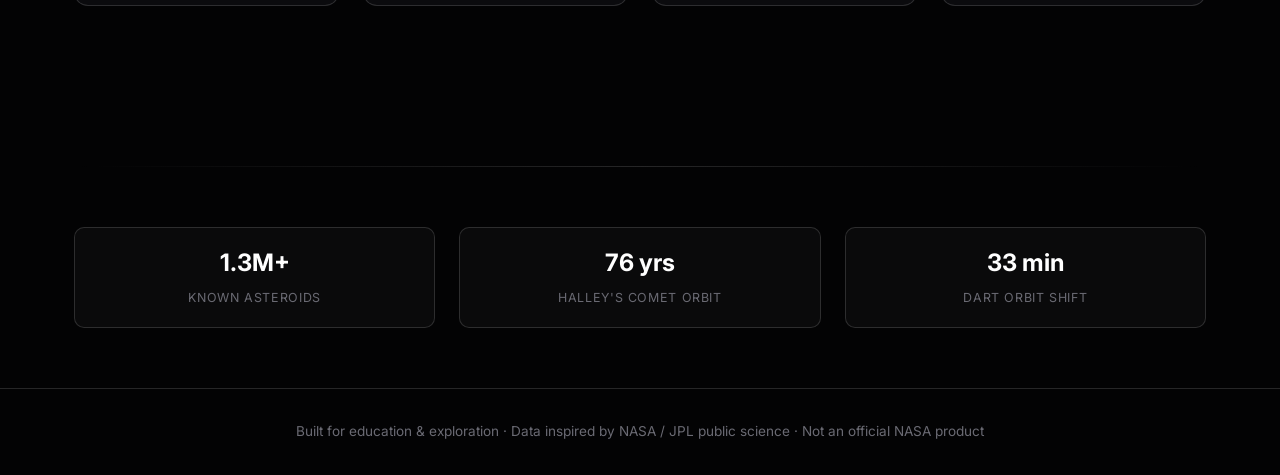
==== commit ff7373d2: "Simplify nav logo and page titles Remove the glowing white dot from the nav logo on all pages and dr" ====
--- a/index.html
+++ b/index.html
@@ -3,7 +3,7 @@
 <head>
 <meta charset="UTF-8">
 <meta name="viewport" content="width=device-width, initial-scale=1.0">
-<title>Asteroids &amp; Comets | A Space Exploration Journey</title>
+<title>Asteroids &amp; Comets</title>
 <meta name="description" content="An immersive, interactive journey through asteroids, comets, near-Earth objects, and planetary defense.">
 <link rel="preconnect" href="https://fonts.googleapis.com">
 <link href="https://fonts.googleapis.com/css2?family=Inter:wght@400;500;600;700;800;900&display=swap" rel="stylesheet">
@@ -15,7 +15,7 @@
 <div class="nebula-glow"></div>
 
 <nav class="site-nav">
-  <a href="index.html" class="nav-logo"><span class="dot"></span> ASTEROIDS &amp; COMETS</a>
+  <a href="index.html" class="nav-logo">ASTEROIDS &amp; COMETS</a>
   <button class="nav-toggle" aria-label="Toggle navigation"><span></span></button>
   <ul class="nav-links">
     <li><a href="index.html">Home</a></li>
--- a/css/style.css
+++ b/css/style.css
@@ -122,15 +122,6 @@
   align-items: center;
   gap: 10px;
   letter-spacing: -0.01em;
-}
-
-.nav-logo .dot {
-  width: 10px;
-  height: 10px;
-  border-radius: 50%;
-  background: var(--white);
-  box-shadow: 0 0 10px 3px rgba(255, 255, 255, 0.7);
-  flex-shrink: 0;
 }
 
 .nav-links {
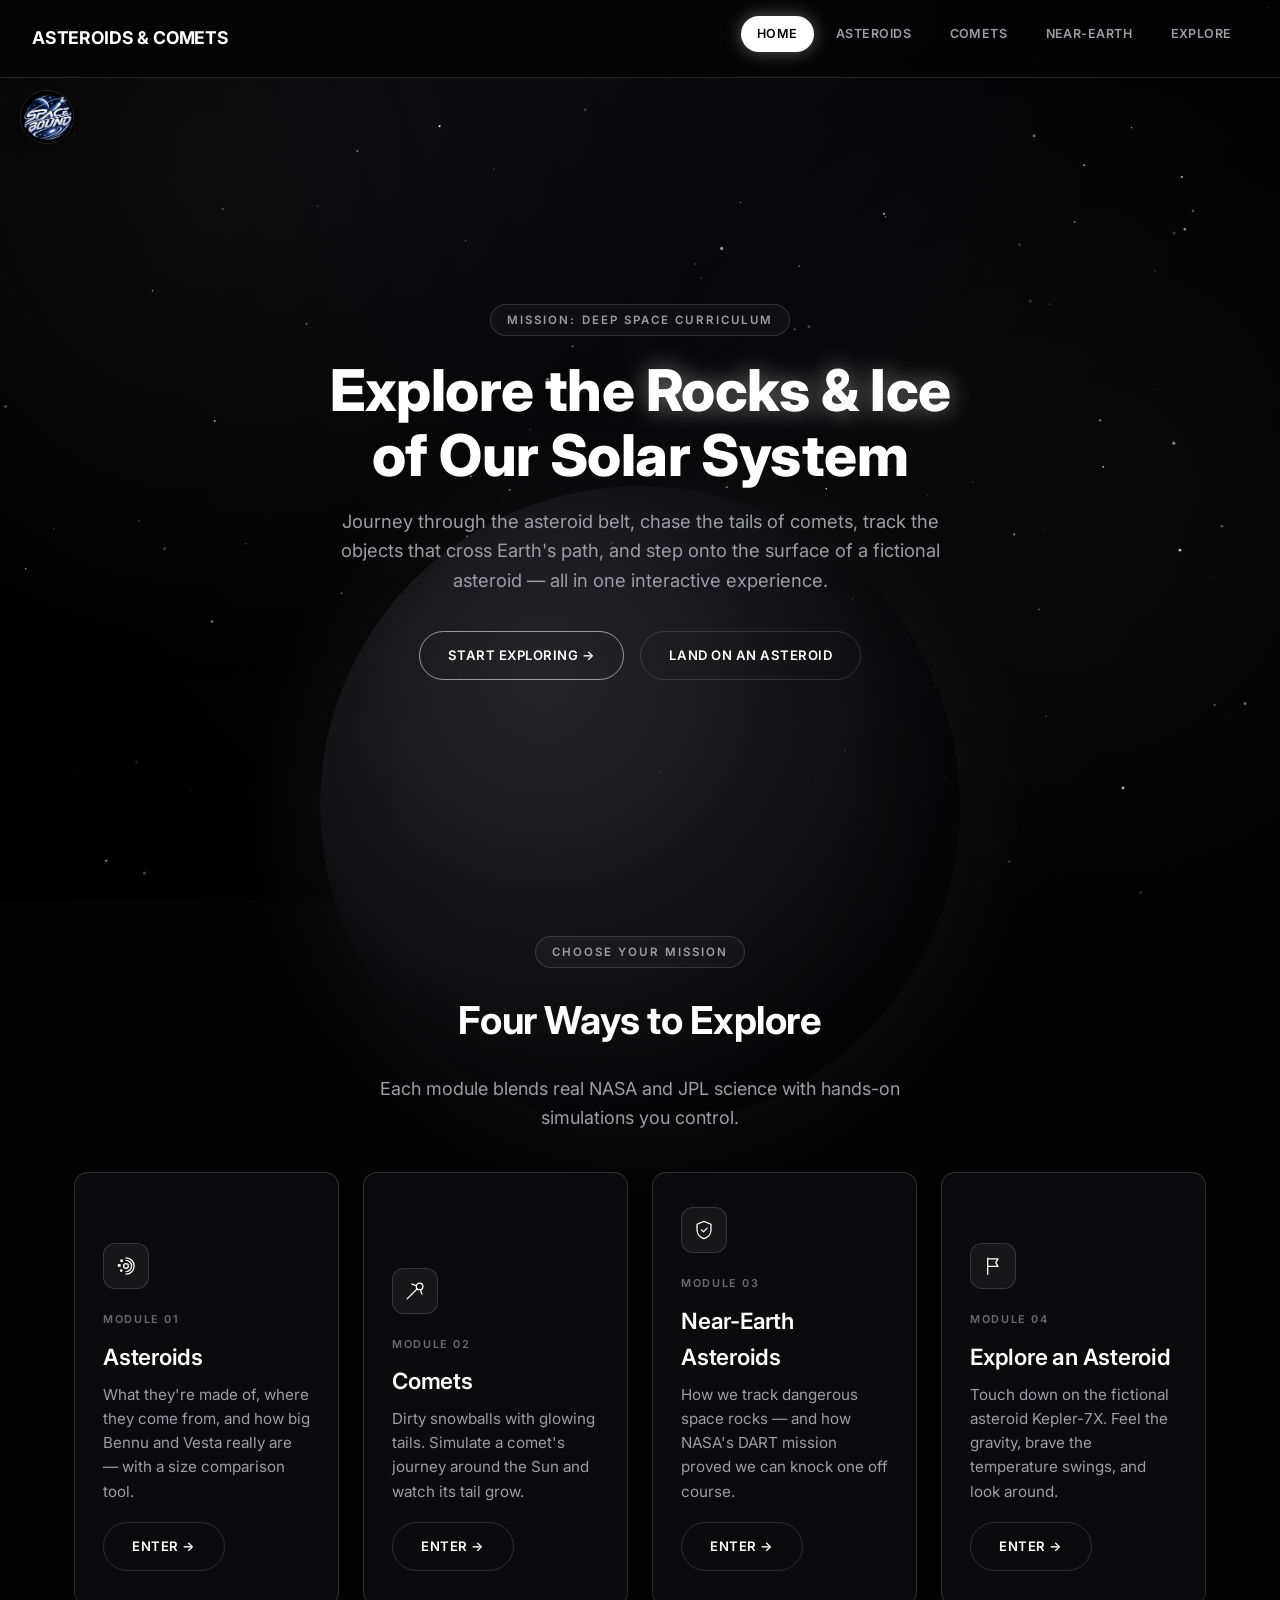
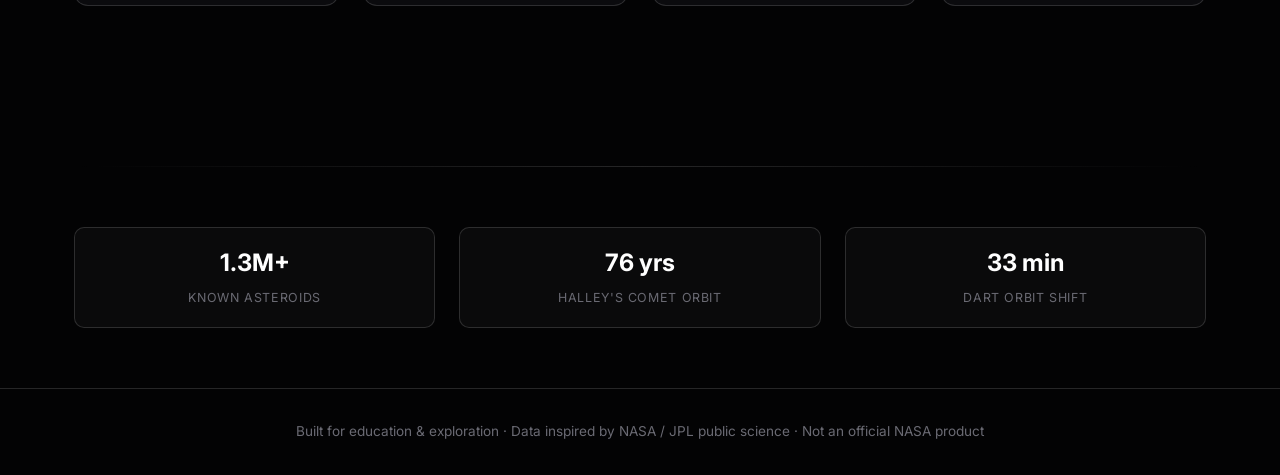
==== commit 2b130ad8: "Add circular Space Bound favicon; move badge under header - Generate a circular (transparent-corner)" ====
--- a/index.html
+++ b/index.html
@@ -4,6 +4,10 @@
 <meta charset="UTF-8">
 <meta name="viewport" content="width=device-width, initial-scale=1.0">
 <title>Asteroids &amp; Comets</title>
+<link rel="icon" href="favicon.ico" sizes="any">
+<link rel="icon" type="image/png" sizes="32x32" href="assets/img/favicon-32.png">
+<link rel="icon" type="image/png" sizes="16x16" href="assets/img/favicon-16.png">
+<link rel="apple-touch-icon" sizes="180x180" href="assets/img/apple-touch-icon.png">
 <meta name="description" content="An immersive, interactive journey through asteroids, comets, near-Earth objects, and planetary defense.">
 <link rel="preconnect" href="https://fonts.googleapis.com">
 <link href="https://fonts.googleapis.com/css2?family=Inter:wght@400;500;600;700;800;900&display=swap" rel="stylesheet">
--- a/css/style.css
+++ b/css/style.css
@@ -980,3 +980,291 @@
 .info-card-title .icon-badge svg { width: 22px; height: 22px; }
 .info-card-title h3 { margin: 0; }
 #exploreBody { color: var(--text-primary); font-size: 1.05rem; }
+
+/* =========================================================
+   Photography (real NASA/ESA imagery, theme-matched)
+   ========================================================= */
+.photo-fig {
+  margin: 0;
+  border: 1px solid var(--border);
+  border-radius: var(--radius);
+  overflow: hidden;
+  background: #000;
+  position: relative;
+}
+.photo-fig img {
+  display: block;
+  width: 100%;
+  height: auto;
+  filter: grayscale(1) contrast(1.05) brightness(1.02);
+  transition: filter 0.5s ease, transform 0.6s ease;
+}
+.photo-fig:hover img { filter: grayscale(0.25) contrast(1.05); }
+.photo-credit {
+  font-size: 0.7rem;
+  color: rgba(231, 231, 234, 0.75);
+  letter-spacing: 0.02em;
+}
+.photo-fig .photo-credit {
+  position: absolute;
+  right: 0;
+  bottom: 0;
+  padding: 16px 12px 8px 20px;
+  background: linear-gradient(300deg, rgba(0, 0, 0, 0.72), transparent 70%);
+  border-top-left-radius: 10px;
+  text-shadow: 0 1px 2px #000;
+}
+
+/* Photo fact cards */
+.photo-card {
+  background: var(--bg-panel);
+  border: 1px solid var(--border);
+  border-radius: var(--radius);
+  overflow: hidden;
+  display: flex;
+  flex-direction: column;
+  transition: transform 0.25s ease, border-color 0.25s ease, box-shadow 0.25s ease;
+}
+.photo-card:hover {
+  transform: translateY(-4px);
+  border-color: var(--border-strong);
+  box-shadow: 0 16px 44px rgba(255, 255, 255, 0.08);
+}
+.pc-img {
+  position: relative;
+  aspect-ratio: 16 / 11;
+  overflow: hidden;
+  background: #000;
+}
+.pc-img img {
+  width: 100%;
+  height: 100%;
+  object-fit: cover;
+  filter: grayscale(1) contrast(1.05);
+  transition: filter 0.5s ease, transform 0.6s ease;
+}
+.photo-card:hover .pc-img img { filter: grayscale(0.2) contrast(1.05); transform: scale(1.03); }
+.pc-credit {
+  position: absolute;
+  right: 8px;
+  bottom: 6px;
+  font-size: 0.64rem;
+  color: rgba(231, 231, 234, 0.72);
+  text-shadow: 0 1px 3px #000;
+}
+.pc-body { padding: 22px 24px 24px; }
+.pc-body h3 { margin-bottom: 6px; }
+.pc-body p { font-size: 0.94rem; margin-bottom: 16px; }
+
+.fact-chips { display: flex; flex-wrap: wrap; gap: 8px; }
+.chip {
+  border: 1px solid var(--border);
+  border-radius: 8px;
+  padding: 7px 11px;
+  line-height: 1.15;
+}
+.chip .k {
+  display: block;
+  font-size: 0.6rem;
+  letter-spacing: 0.08em;
+  text-transform: uppercase;
+  color: var(--text-dim);
+  margin-bottom: 2px;
+}
+.chip .v {
+  font-family: var(--font-display);
+  font-weight: 700;
+  font-size: 0.88rem;
+  color: var(--text-primary);
+}
+
+/* Formation step strip */
+.formation-strip {
+  display: grid;
+  grid-template-columns: repeat(4, 1fr);
+  gap: 18px;
+}
+@media (max-width: 820px) { .formation-strip { grid-template-columns: repeat(2, 1fr); } }
+@media (max-width: 460px) { .formation-strip { grid-template-columns: 1fr; } }
+.formation-step {
+  background: var(--bg-panel);
+  border: 1px solid var(--border);
+  border-radius: var(--radius);
+  padding: 20px;
+  text-align: center;
+  position: relative;
+}
+.formation-step .fs-num {
+  position: absolute;
+  top: 14px;
+  left: 16px;
+  font-family: var(--font-display);
+  font-size: 0.72rem;
+  font-weight: 700;
+  color: var(--text-dim);
+}
+.formation-step svg { width: 100%; height: 116px; display: block; margin: 4px 0 14px; }
+.formation-step h4 { font-family: var(--font-display); font-size: 1rem; font-weight: 700; margin: 0 0 6px; }
+.formation-step p { font-size: 0.85rem; margin: 0; color: var(--text-secondary); }
+
+.photo-card-grid { grid-template-columns: 1fr 1fr; align-items: start; }
+@media (max-width: 900px) { .photo-card-grid { grid-template-columns: 1fr; } }
+
+/* =========================================================
+   Space Bound partner badge (fixed corner logo)
+   ========================================================= */
+.sb-badge {
+  position: fixed;
+  left: 20px;
+  top: 90px;
+  width: 54px;
+  height: 54px;
+  border-radius: 50%;
+  overflow: hidden;
+  border: 1px solid var(--border);
+  background: #000;
+  z-index: 90;
+  box-shadow: 0 4px 18px rgba(0, 0, 0, 0.55);
+  transition: transform 0.2s ease, box-shadow 0.2s ease, border-color 0.2s ease;
+}
+.sb-badge img { width: 100%; height: 100%; object-fit: cover; display: block; }
+.sb-badge:hover {
+  transform: translateY(-2px) scale(1.06);
+  border-color: var(--border-strong);
+  box-shadow: 0 6px 26px rgba(255, 255, 255, 0.2);
+}
+.sb-badge:focus-visible {
+  outline: none;
+  border-color: var(--white);
+  box-shadow: 0 0 0 3px rgba(255, 255, 255, 0.35);
+}
+@media (max-width: 600px) {
+  .sb-badge { width: 44px; height: 44px; left: 12px; top: 80px; }
+}
+
+/* =========================================================
+   Interactive: Build-Your-Own Size Comparison
+   ========================================================= */
+.compare-controls {
+  display: flex;
+  flex-wrap: wrap;
+  gap: 20px;
+  margin-bottom: 8px;
+}
+.compare-field {
+  flex: 1 1 240px;
+  display: flex;
+  flex-direction: column;
+  gap: 8px;
+}
+.compare-field label {
+  font-family: var(--font-display);
+  font-size: 0.74rem;
+  font-weight: 600;
+  letter-spacing: 0.09em;
+  text-transform: uppercase;
+  color: var(--text-dim);
+}
+.compare-select {
+  appearance: none;
+  -webkit-appearance: none;
+  width: 100%;
+  background: rgba(255, 255, 255, 0.03);
+  border: 1px solid var(--border);
+  color: var(--text-primary);
+  font-family: var(--font-body);
+  font-size: 1rem;
+  font-weight: 600;
+  padding: 12px 42px 12px 16px;
+  border-radius: 10px;
+  cursor: pointer;
+  background-image: url("data:image/svg+xml,%3Csvg xmlns='http://www.w3.org/2000/svg' width='16' height='16' viewBox='0 0 24 24' fill='none' stroke='%239d9da6' stroke-width='2' stroke-linecap='round' stroke-linejoin='round'%3E%3Cpath d='M6 9l6 6 6-6'/%3E%3C/svg%3E");
+  background-repeat: no-repeat;
+  background-position: right 14px center;
+  transition: border-color 0.2s ease, box-shadow 0.2s ease;
+}
+.compare-select:hover { border-color: var(--border-strong); }
+.compare-select:focus {
+  outline: none;
+  border-color: var(--white);
+  box-shadow: 0 0 0 3px rgba(255, 255, 255, 0.12);
+}
+.compare-select option,
+.compare-select optgroup {
+  background: var(--bg-panel);
+  color: var(--text-primary);
+}
+
+.compare-stage {
+  display: flex;
+  align-items: flex-end;
+  justify-content: center;
+  gap: 56px;
+  min-height: 300px;
+  margin: 34px 0 6px;
+  padding-bottom: 2px;
+  border-bottom: 1px solid var(--border);
+}
+.cmp-col {
+  display: flex;
+  flex-direction: column;
+  align-items: center;
+  gap: 14px;
+}
+.cmp-viz {
+  display: flex;
+  align-items: flex-end;
+  justify-content: center;
+}
+.cmp-sil { fill: var(--gray-100); display: block; }
+
+.cmp-space-viz {
+  position: relative;
+  display: flex;
+  align-items: flex-end;
+  justify-content: center;
+}
+.cmp-space-viz.is-comet { filter: drop-shadow(0 0 14px rgba(255, 255, 255, 0.55)); }
+.cmp-blob { display: block; position: relative; z-index: 1; }
+.cmp-tail {
+  display: none;
+  position: absolute;
+  bottom: 50%;
+  right: 50%;
+  z-index: 0;
+  transform-origin: right center;
+  transform: rotate(-14deg);
+  border-radius: 0 4px 4px 0;
+  background: linear-gradient(90deg, rgba(255, 255, 255, 0), rgba(255, 255, 255, 0.75));
+}
+.cmp-space-viz.is-comet .cmp-tail { display: block; }
+
+.compare-cap {
+  font-size: 0.85rem;
+  color: var(--text-secondary);
+  font-weight: 500;
+  text-align: center;
+  line-height: 1.35;
+}
+.compare-cap b { color: var(--white); font-weight: 700; }
+
+.compare-headline {
+  font-family: var(--font-display);
+  font-weight: 800;
+  font-size: clamp(1.3rem, 3vw, 2rem);
+  text-align: center;
+  margin: 28px 0 0;
+  line-height: 1.25;
+}
+.compare-note {
+  text-align: center;
+  color: var(--text-secondary);
+  font-size: 0.98rem;
+  margin: 12px auto 0;
+  max-width: 620px;
+}
+.cmp-scale-note { display: block; margin-top: 8px; color: var(--text-dim); font-size: 0.85rem; }
+
+@media (max-width: 560px) {
+  .compare-stage { gap: 30px; }
+}
